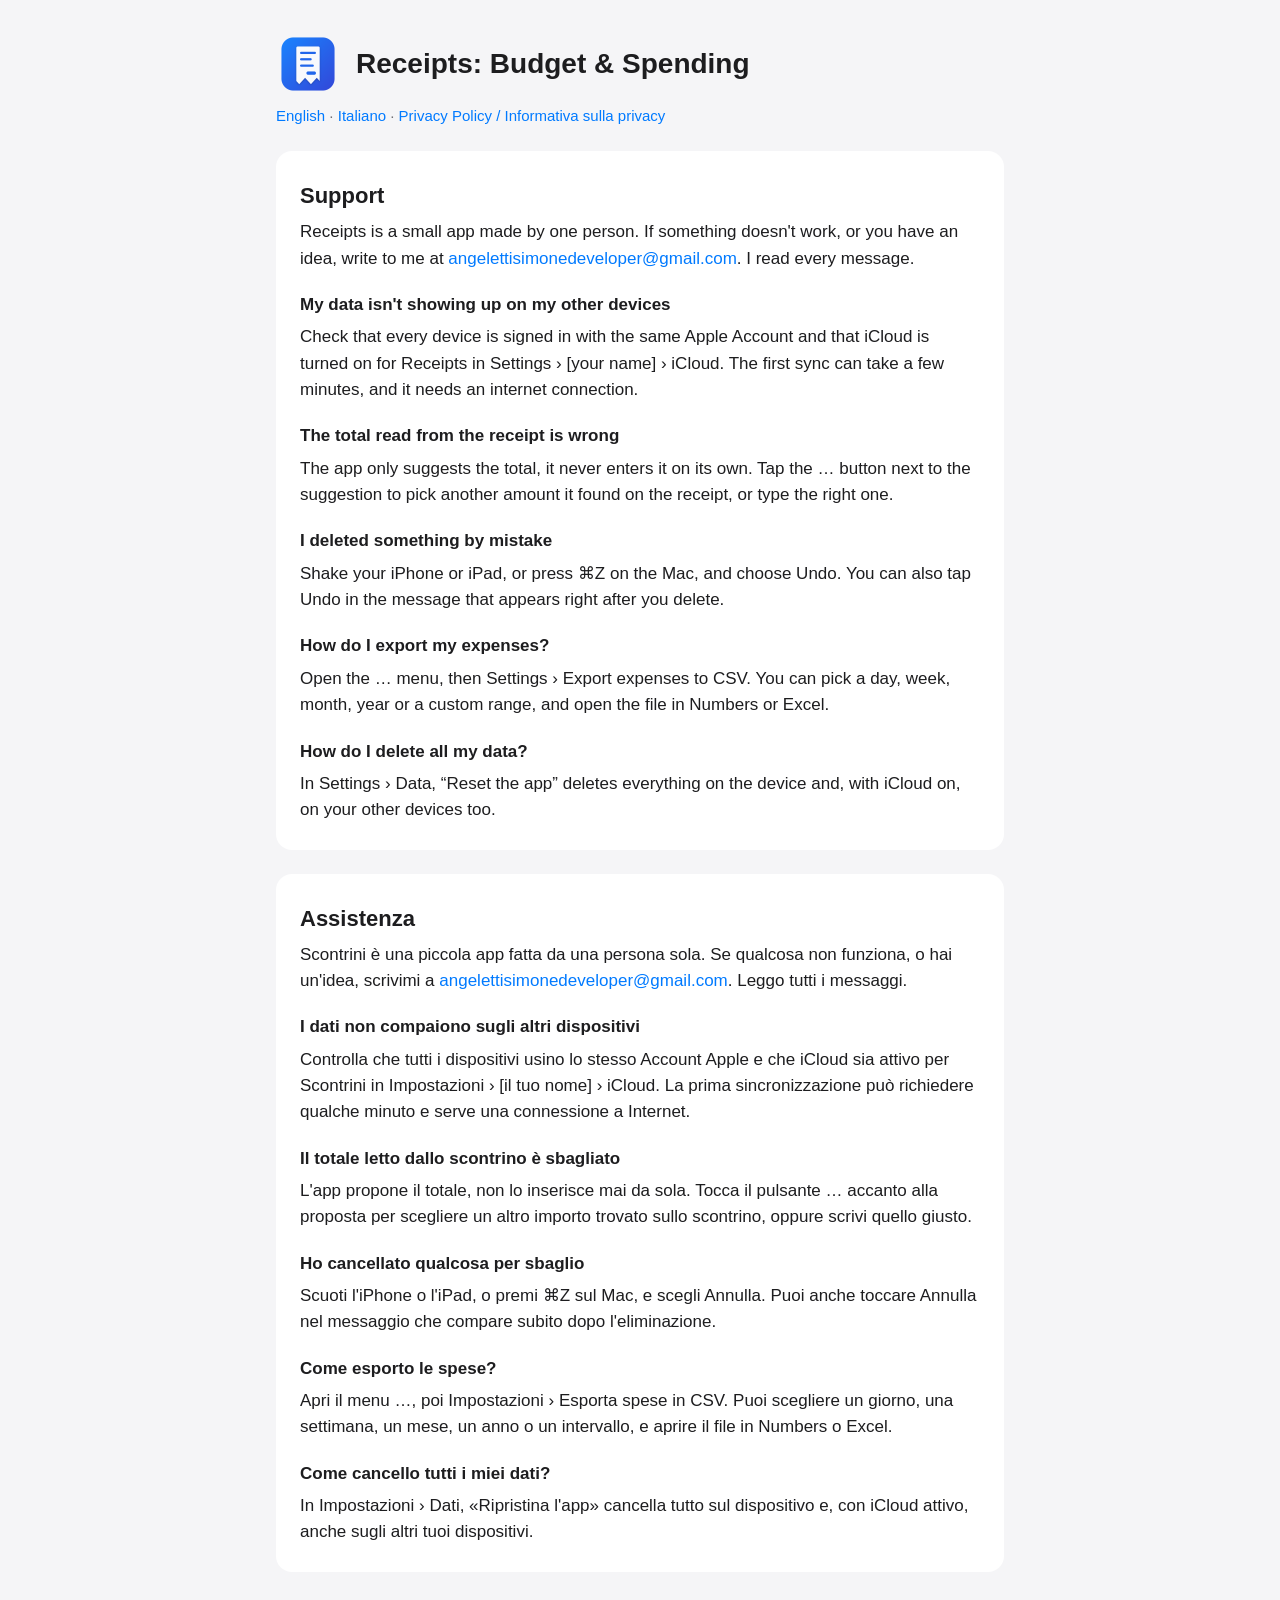
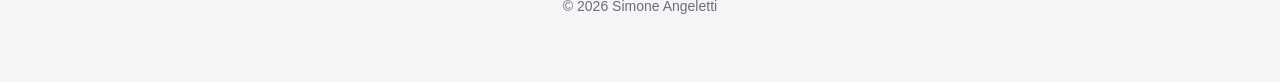
==== index.html @ 89dfa943 "Pagine di assistenza e informativa sulla privacy di Receipts Co-Authored-By: Claude Opus 5.5 <norepl" ====
<!doctype html>
<html lang="en">
<head>
<meta charset="utf-8">
<meta name="viewport" content="width=device-width, initial-scale=1">
<title>Receipts – Support</title>
<link rel="stylesheet" href="style.css">
</head>
<body>
<main>
  <header>
    <img src="icon.png" alt="">
    <h1>Receipts: Budget &amp; Spending</h1>
  </header>
  <nav class="lang"><a href="#en">English</a> · <a href="#it">Italiano</a> · <a href="privacy.html">Privacy Policy / Informativa sulla privacy</a></nav>

  <section id="en">
    <h2>Support</h2>
    <p>Receipts is a small app made by one person. If something doesn't work, or you have an idea, write to me at <a href="mailto:angelettisimonedeveloper@gmail.com">angelettisimonedeveloper@gmail.com</a>. I read every message.</p>

    <h3>My data isn't showing up on my other devices</h3>
    <p>Check that every device is signed in with the same Apple Account and that iCloud is turned on for Receipts in Settings › [your name] › iCloud. The first sync can take a few minutes, and it needs an internet connection.</p>

    <h3>The total read from the receipt is wrong</h3>
    <p>The app only suggests the total, it never enters it on its own. Tap the … button next to the suggestion to pick another amount it found on the receipt, or type the right one.</p>

    <h3>I deleted something by mistake</h3>
    <p>Shake your iPhone or iPad, or press ⌘Z on the Mac, and choose Undo. You can also tap Undo in the message that appears right after you delete.</p>

    <h3>How do I export my expenses?</h3>
    <p>Open the … menu, then Settings › Export expenses to CSV. You can pick a day, week, month, year or a custom range, and open the file in Numbers or Excel.</p>

    <h3>How do I delete all my data?</h3>
    <p>In Settings › Data, “Reset the app” deletes everything on the device and, with iCloud on, on your other devices too.</p>
  </section>

  <section id="it">
    <h2>Assistenza</h2>
    <p>Scontrini è una piccola app fatta da una persona sola. Se qualcosa non funziona, o hai un'idea, scrivimi a <a href="mailto:angelettisimonedeveloper@gmail.com">angelettisimonedeveloper@gmail.com</a>. Leggo tutti i messaggi.</p>

    <h3>I dati non compaiono sugli altri dispositivi</h3>
    <p>Controlla che tutti i dispositivi usino lo stesso Account Apple e che iCloud sia attivo per Scontrini in Impostazioni › [il tuo nome] › iCloud. La prima sincronizzazione può richiedere qualche minuto e serve una connessione a Internet.</p>

    <h3>Il totale letto dallo scontrino è sbagliato</h3>
    <p>L'app propone il totale, non lo inserisce mai da sola. Tocca il pulsante … accanto alla proposta per scegliere un altro importo trovato sullo scontrino, oppure scrivi quello giusto.</p>

    <h3>Ho cancellato qualcosa per sbaglio</h3>
    <p>Scuoti l'iPhone o l'iPad, o premi ⌘Z sul Mac, e scegli Annulla. Puoi anche toccare Annulla nel messaggio che compare subito dopo l'eliminazione.</p>

    <h3>Come esporto le spese?</h3>
    <p>Apri il menu …, poi Impostazioni › Esporta spese in CSV. Puoi scegliere un giorno, una settimana, un mese, un anno o un intervallo, e aprire il file in Numbers o Excel.</p>

    <h3>Come cancello tutti i miei dati?</h3>
    <p>In Impostazioni › Dati, «Ripristina l'app» cancella tutto sul dispositivo e, con iCloud attivo, anche sugli altri tuoi dispositivi.</p>
  </section>

  <footer>© 2026 Simone Angeletti</footer>
</main>
</body>
</html>
---- style.css ----
:root {
  --bg: #f5f5f7;
  --card: #ffffff;
  --text: #1d1d1f;
  --muted: #6e6e73;
  --accent: #007aff;
  --line: #d2d2d7;
}
@media (prefers-color-scheme: dark) {
  :root {
    --bg: #000000;
    --card: #1c1c1e;
    --text: #f5f5f7;
    --muted: #a1a1a6;
    --accent: #0a84ff;
    --line: #38383a;
  }
}
* { box-sizing: border-box; }
body {
  margin: 0;
  background: var(--bg);
  color: var(--text);
  font: 17px/1.55 -apple-system, BlinkMacSystemFont, "SF Pro Text", "Helvetica Neue", Arial, sans-serif;
}
main { max-width: 760px; margin: 0 auto; padding: 32px 16px 64px; }
header { display: flex; align-items: center; gap: 16px; margin-bottom: 8px; }
header img { width: 64px; height: 64px; border-radius: 14px; }
header h1 { margin: 0; font-size: 28px; line-height: 1.2; }
nav.lang { margin: 8px 0 24px; color: var(--muted); font-size: 15px; }
a { color: var(--accent); text-decoration: none; }
a:hover { text-decoration: underline; }
section { background: var(--card); border-radius: 16px; padding: 8px 24px 20px; margin-bottom: 24px; }
h2 { font-size: 22px; margin: 20px 0 4px; }
h3 { font-size: 17px; margin: 20px 0 4px; }
p, ul { margin: 6px 0; }
ul { padding-left: 22px; }
.muted { color: var(--muted); font-size: 15px; }
footer { color: var(--muted); font-size: 14px; text-align: center; }
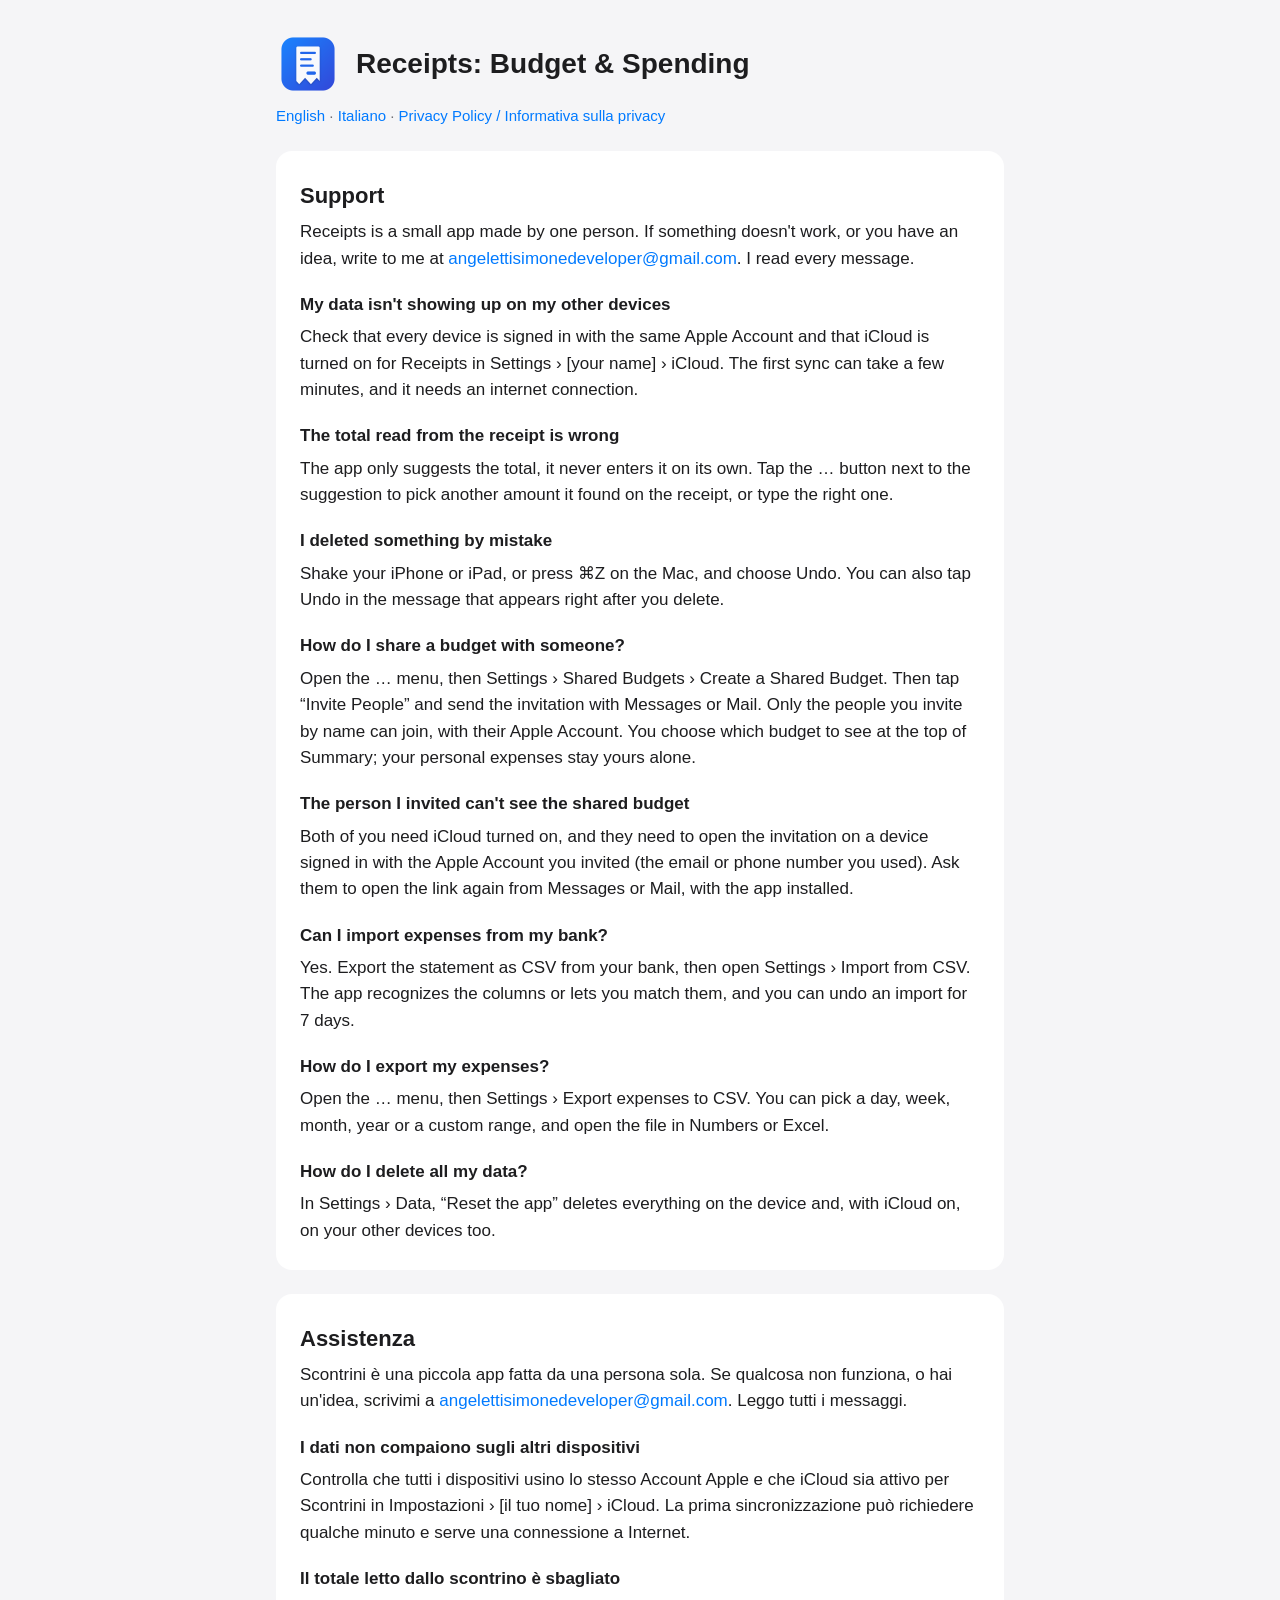
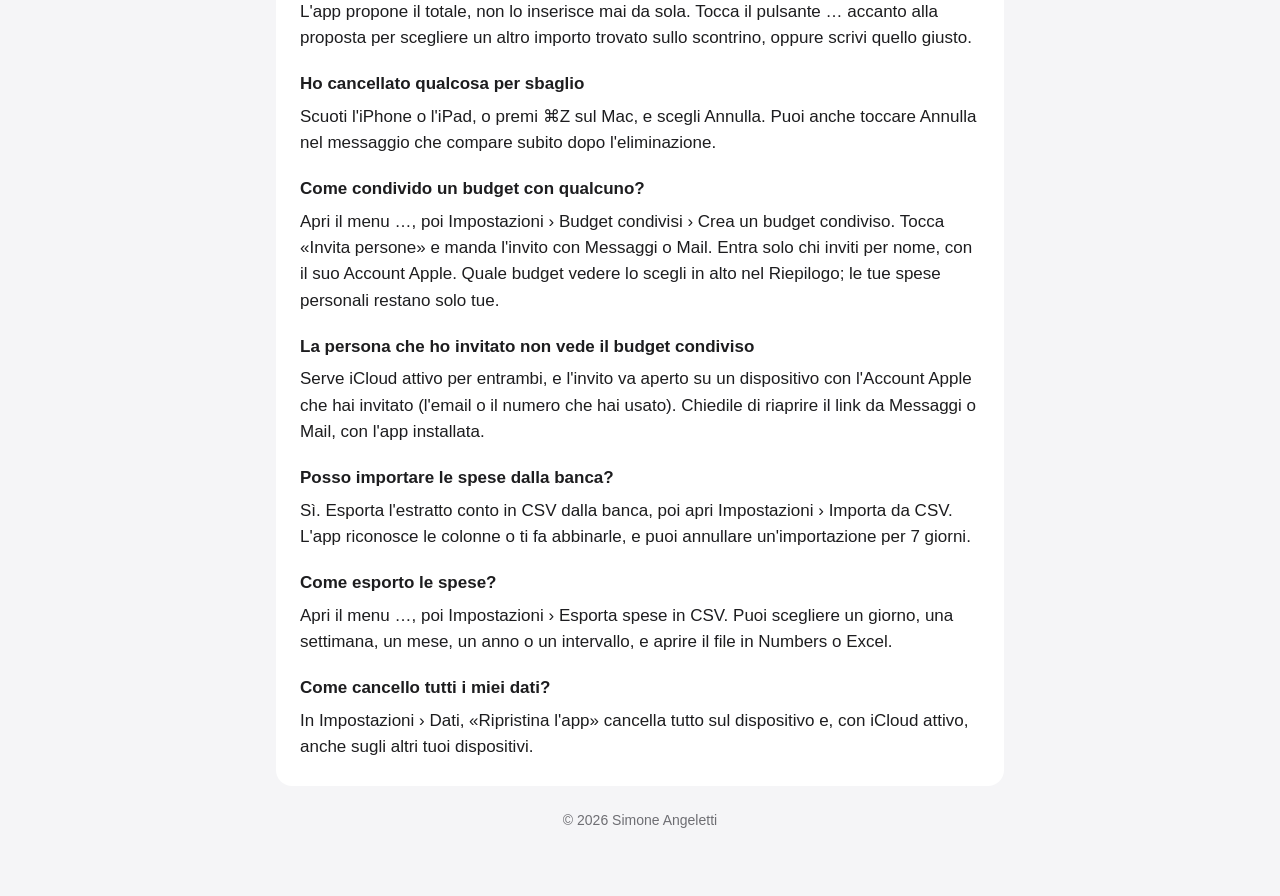
==== commit 0c21bccd: "Receipts 2.0: budget condivisi, Apple Watch, Apple Intelligence, Calendario e Wallet" ====
--- a/index.html
+++ b/index.html
@@ -27,6 +27,15 @@
     <h3>I deleted something by mistake</h3>
     <p>Shake your iPhone or iPad, or press ⌘Z on the Mac, and choose Undo. You can also tap Undo in the message that appears right after you delete.</p>
 
+    <h3>How do I share a budget with someone?</h3>
+    <p>Open the … menu, then Settings › Shared Budgets › Create a Shared Budget. Then tap “Invite People” and send the invitation with Messages or Mail. Only the people you invite by name can join, with their Apple Account. You choose which budget to see at the top of Summary; your personal expenses stay yours alone.</p>
+
+    <h3>The person I invited can't see the shared budget</h3>
+    <p>Both of you need iCloud turned on, and they need to open the invitation on a device signed in with the Apple Account you invited (the email or phone number you used). Ask them to open the link again from Messages or Mail, with the app installed.</p>
+
+    <h3>Can I import expenses from my bank?</h3>
+    <p>Yes. Export the statement as CSV from your bank, then open Settings › Import from CSV. The app recognizes the columns or lets you match them, and you can undo an import for 7 days.</p>
+
     <h3>How do I export my expenses?</h3>
     <p>Open the … menu, then Settings › Export expenses to CSV. You can pick a day, week, month, year or a custom range, and open the file in Numbers or Excel.</p>
 
@@ -47,6 +56,15 @@
     <h3>Ho cancellato qualcosa per sbaglio</h3>
     <p>Scuoti l'iPhone o l'iPad, o premi ⌘Z sul Mac, e scegli Annulla. Puoi anche toccare Annulla nel messaggio che compare subito dopo l'eliminazione.</p>
 
+    <h3>Come condivido un budget con qualcuno?</h3>
+    <p>Apri il menu …, poi Impostazioni › Budget condivisi › Crea un budget condiviso. Tocca «Invita persone» e manda l'invito con Messaggi o Mail. Entra solo chi inviti per nome, con il suo Account Apple. Quale budget vedere lo scegli in alto nel Riepilogo; le tue spese personali restano solo tue.</p>
+
+    <h3>La persona che ho invitato non vede il budget condiviso</h3>
+    <p>Serve iCloud attivo per entrambi, e l'invito va aperto su un dispositivo con l'Account Apple che hai invitato (l'email o il numero che hai usato). Chiedile di riaprire il link da Messaggi o Mail, con l'app installata.</p>
+
+    <h3>Posso importare le spese dalla banca?</h3>
+    <p>Sì. Esporta l'estratto conto in CSV dalla banca, poi apri Impostazioni › Importa da CSV. L'app riconosce le colonne o ti fa abbinarle, e puoi annullare un'importazione per 7 giorni.</p>
+
     <h3>Come esporto le spese?</h3>
     <p>Apri il menu …, poi Impostazioni › Esporta spese in CSV. Puoi scegliere un giorno, una settimana, un mese, un anno o un intervallo, e aprire il file in Numbers o Excel.</p>
 
